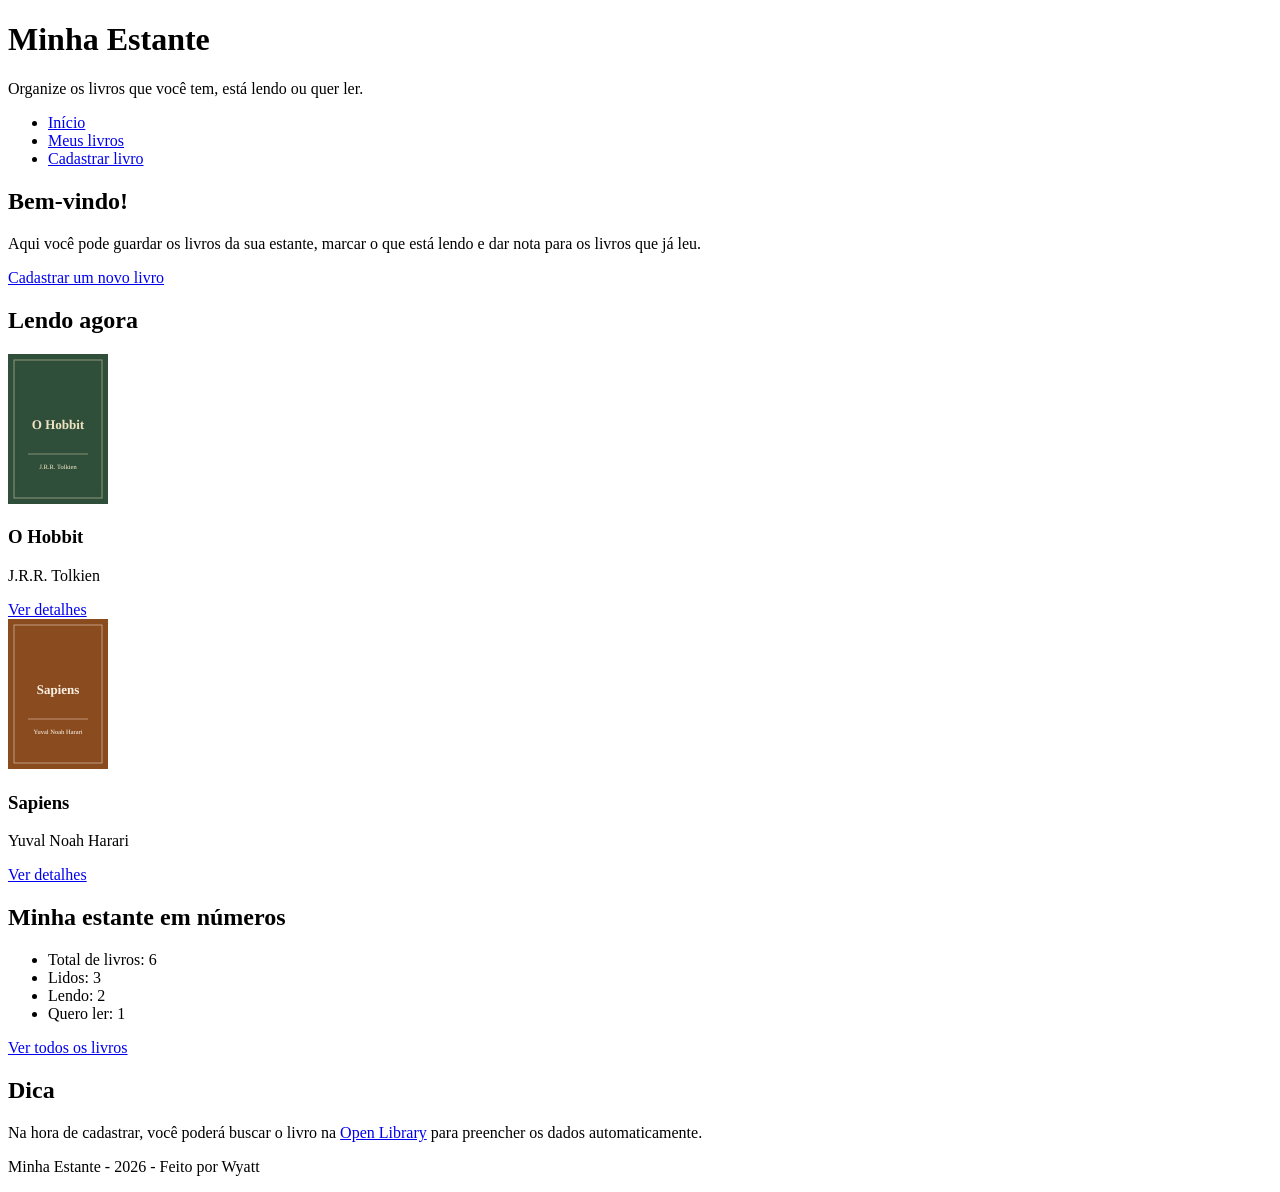
==== index.html @ c6ad4acf "feat: cria página inicial com cabeçalho, menu e rodapé" ====
<!DOCTYPE html>
<html lang="pt-BR">
<head>
  <meta charset="UTF-8">
  <meta name="viewport" content="width=device-width, initial-scale=1.0">
  <title>Minha Estante</title>
  <link rel="stylesheet" href="assets/css/style.css">
</head>
<body>
  <header>
    <h1>Minha Estante</h1>
    <p>Organize os livros que você tem, está lendo ou quer ler.</p>
    <nav>
      <ul>
        <li><a href="index.html">Início</a></li>
        <li><a href="pages/livros.html">Meus livros</a></li>
        <li><a href="pages/cadastro.html">Cadastrar livro</a></li>
      </ul>
    </nav>
  </header>

  <main>
    <section>
      <h2>Bem-vindo!</h2>
      <p>Aqui você pode guardar os livros da sua estante, marcar o que está lendo e dar nota para os livros que já leu.</p>
      <p><a href="pages/cadastro.html">Cadastrar um novo livro</a></p>
    </section>

    <section>
      <h2>Lendo agora</h2>

      <article>
        <img src="assets/img/o-hobbit.jpg" alt="Capa do livro O Hobbit" width="100">
        <h3>O Hobbit</h3>
        <p>J.R.R. Tolkien</p>
        <a href="pages/detalhes.html">Ver detalhes</a>
      </article>

      <article>
        <img src="assets/img/sapiens.jpg" alt="Capa do livro Sapiens" width="100">
        <h3>Sapiens</h3>
        <p>Yuval Noah Harari</p>
        <a href="pages/detalhes.html">Ver detalhes</a>
      </article>
    </section>

    <section>
      <h2>Minha estante em números</h2>
      <ul>
        <li>Total de livros: 6</li>
        <li>Lidos: 3</li>
        <li>Lendo: 2</li>
        <li>Quero ler: 1</li>
      </ul>
      <p><a href="pages/livros.html">Ver todos os livros</a></p>
    </section>
  </main>

  <aside>
    <h2>Dica</h2>
    <p>Na hora de cadastrar, você poderá buscar o livro na <a href="https://openlibrary.org">Open Library</a> para preencher os dados automaticamente.</p>
  </aside>

  <footer>
    <p>Minha Estante - 2026 - Feito por Wyatt</p>
  </footer>
</body>
</html>
---- assets/css/style.css ----
/* Estilos do site - serão feitos na Etapa 2 */
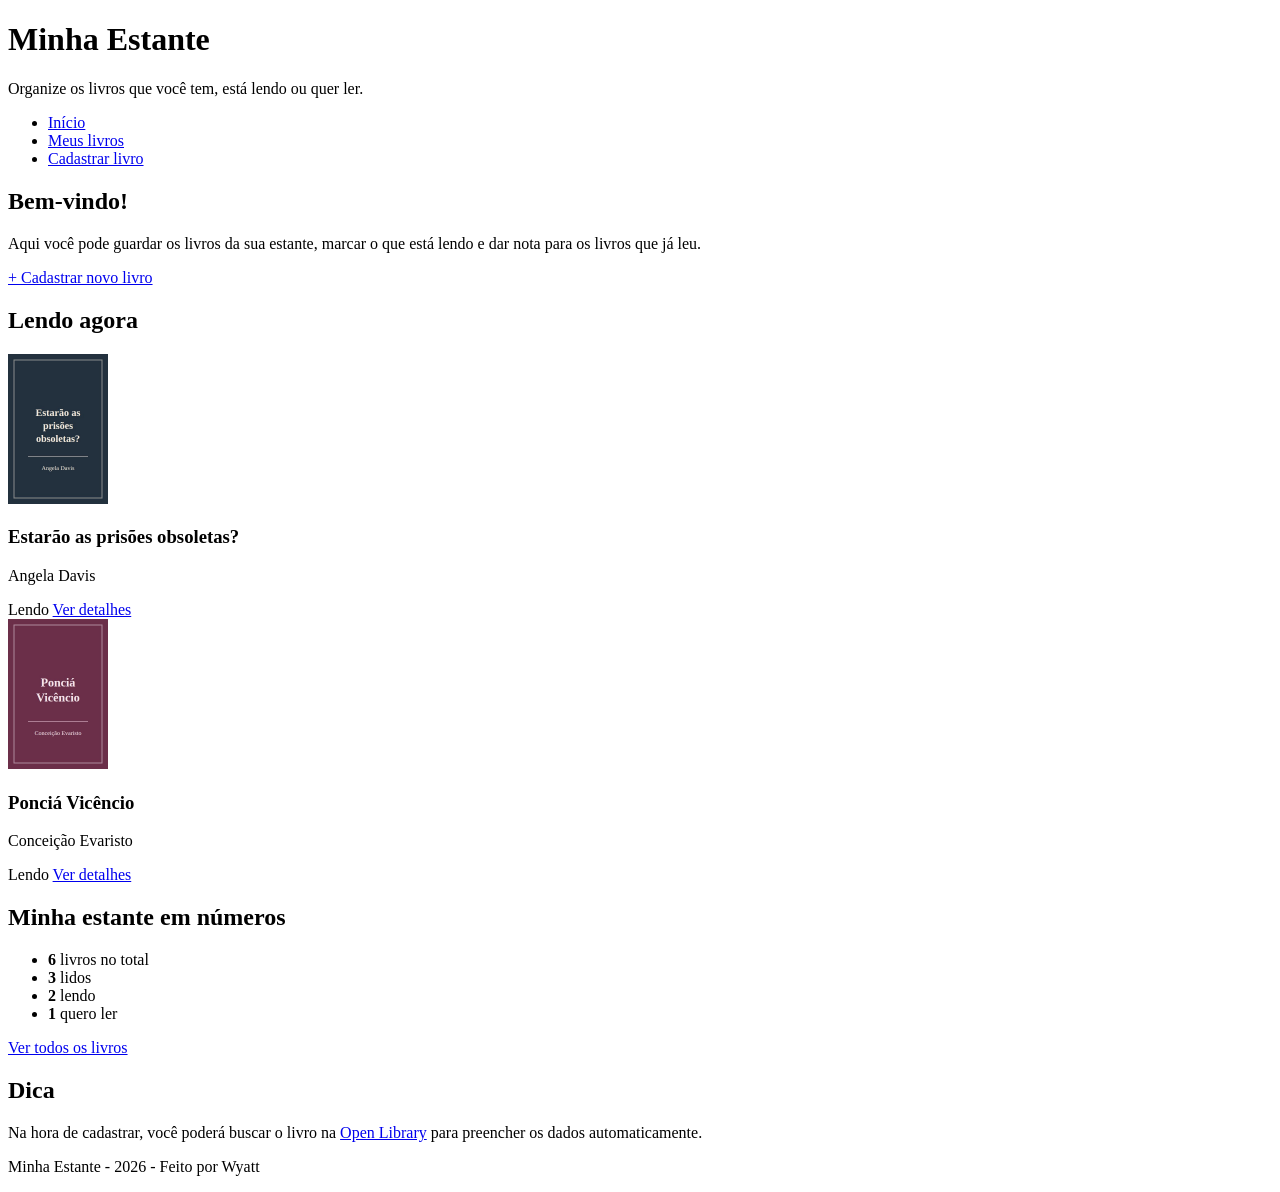
==== commit 4f7dc198: "refactor: organiza o HTML com classes e atualiza os livros de exemplo" ====
--- a/index.html
+++ b/index.html
@@ -7,61 +7,72 @@
   <link rel="stylesheet" href="assets/css/style.css">
 </head>
 <body>
-  <header>
-    <h1>Minha Estante</h1>
-    <p>Organize os livros que você tem, está lendo ou quer ler.</p>
-    <nav>
-      <ul>
-        <li><a href="index.html">Início</a></li>
-        <li><a href="pages/livros.html">Meus livros</a></li>
-        <li><a href="pages/cadastro.html">Cadastrar livro</a></li>
-      </ul>
-    </nav>
+  <header class="cabecalho">
+    <div class="cabecalho-conteudo">
+      <div class="logo">
+        <h1>Minha Estante</h1>
+        <p>Organize os livros que você tem, está lendo ou quer ler.</p>
+      </div>
+      <nav class="menu">
+        <ul>
+          <li><a href="index.html" class="ativo">Início</a></li>
+          <li><a href="pages/livros.html">Meus livros</a></li>
+          <li><a href="pages/cadastro.html">Cadastrar livro</a></li>
+        </ul>
+      </nav>
+    </div>
   </header>
 
-  <main>
-    <section>
+  <main class="container">
+    <section class="caixa boas-vindas">
       <h2>Bem-vindo!</h2>
       <p>Aqui você pode guardar os livros da sua estante, marcar o que está lendo e dar nota para os livros que já leu.</p>
-      <p><a href="pages/cadastro.html">Cadastrar um novo livro</a></p>
+      <a href="pages/cadastro.html" class="botao">+ Cadastrar novo livro</a>
     </section>
 
     <section>
       <h2>Lendo agora</h2>
+      <div class="grade-cartoes">
+        <article class="cartao-livro">
+          <img src="assets/img/estarao-as-prisoes-obsoletas.jpg" alt="Capa do livro Estarão as prisões obsoletas?" width="100">
+          <div>
+            <h3>Estarão as prisões obsoletas?</h3>
+            <p>Angela Davis</p>
+            <span class="status lendo">Lendo</span>
+            <a href="pages/detalhes.html">Ver detalhes</a>
+          </div>
+        </article>
 
-      <article>
-        <img src="assets/img/o-hobbit.jpg" alt="Capa do livro O Hobbit" width="100">
-        <h3>O Hobbit</h3>
-        <p>J.R.R. Tolkien</p>
-        <a href="pages/detalhes.html">Ver detalhes</a>
-      </article>
-
-      <article>
-        <img src="assets/img/sapiens.jpg" alt="Capa do livro Sapiens" width="100">
-        <h3>Sapiens</h3>
-        <p>Yuval Noah Harari</p>
-        <a href="pages/detalhes.html">Ver detalhes</a>
-      </article>
+        <article class="cartao-livro">
+          <img src="assets/img/poncia-vicencio.jpg" alt="Capa do livro Ponciá Vicêncio" width="100">
+          <div>
+            <h3>Ponciá Vicêncio</h3>
+            <p>Conceição Evaristo</p>
+            <span class="status lendo">Lendo</span>
+            <a href="pages/detalhes.html">Ver detalhes</a>
+          </div>
+        </article>
+      </div>
     </section>
 
     <section>
       <h2>Minha estante em números</h2>
-      <ul>
-        <li>Total de livros: 6</li>
-        <li>Lidos: 3</li>
-        <li>Lendo: 2</li>
-        <li>Quero ler: 1</li>
+      <ul class="numeros">
+        <li><strong>6</strong> livros no total</li>
+        <li><strong>3</strong> lidos</li>
+        <li><strong>2</strong> lendo</li>
+        <li><strong>1</strong> quero ler</li>
       </ul>
-      <p><a href="pages/livros.html">Ver todos os livros</a></p>
+      <a href="pages/livros.html" class="botao botao-secundario">Ver todos os livros</a>
     </section>
+
+    <aside class="caixa dica">
+      <h2>Dica</h2>
+      <p>Na hora de cadastrar, você poderá buscar o livro na <a href="https://openlibrary.org">Open Library</a> para preencher os dados automaticamente.</p>
+    </aside>
   </main>
 
-  <aside>
-    <h2>Dica</h2>
-    <p>Na hora de cadastrar, você poderá buscar o livro na <a href="https://openlibrary.org">Open Library</a> para preencher os dados automaticamente.</p>
-  </aside>
-
-  <footer>
+  <footer class="rodape">
     <p>Minha Estante - 2026 - Feito por Wyatt</p>
   </footer>
 </body>
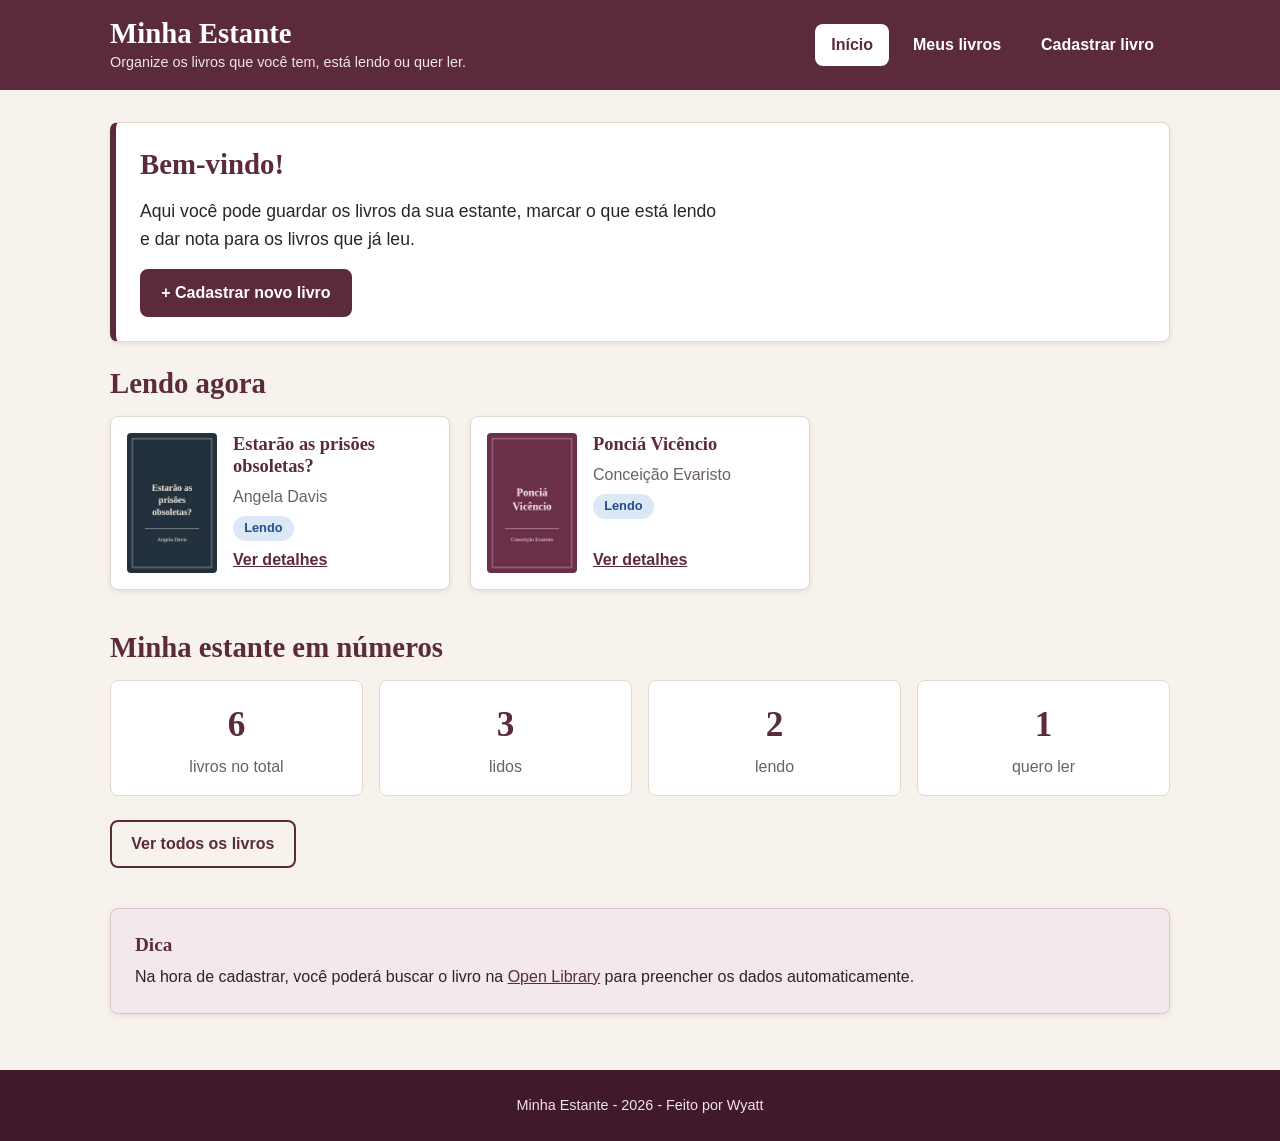
==== commit 446df93c: "feat: cria dados iniciais e funções do localStorage" ====
--- a/index.html
+++ b/index.html
@@ -75,5 +75,6 @@
   <footer class="rodape">
     <p>Minha Estante - 2026 - Feito por Wyatt</p>
   </footer>
+  <script src="assets/js/script.js"></script>
 </body>
 </html>
--- a/assets/css/style.css
+++ b/assets/css/style.css
@@ -1 +1,839 @@
-/* Estilos do site - serão feitos na Etapa 2 */
+/* =====================================================
+   MINHA ESTANTE - Folha de estilos
+   ===================================================== */
+
+/* =====================================================
+   1. IDENTIDADE VISUAL
+   Cores, fontes e estilos básicos usados no site todo
+   ===================================================== */
+
+/* Variáveis com as cores do site */
+:root {
+  --cor-principal: #5b2a3c;        /* vinho */
+  --cor-principal-escura: #40192a;
+  --cor-principal-clara: #f3e9ec;
+  --cor-fundo: #f7f3ec;            /* bege claro, cor de papel */
+  --cor-caixa: #ffffff;
+  --cor-texto: #2b2523;
+  --cor-texto-suave: #6b625c;
+  --cor-borda: #e2d9cc;
+  --cor-borda-campo: #8c7e70;
+  --cor-perigo: #b3261e;           /* vermelho do botão excluir */
+  --raio: 8px;
+  --sombra: 0 2px 6px rgba(0, 0, 0, 0.08);
+}
+
+/* Zera margens e faz o padding/borda contarem dentro da largura */
+* {
+  margin: 0;
+  padding: 0;
+  box-sizing: border-box;
+}
+
+body {
+  font-family: "Segoe UI", Arial, sans-serif;
+  font-size: 1rem;
+  line-height: 1.6;
+  color: var(--cor-texto);
+  background-color: var(--cor-fundo);
+
+  /* Flexbox em coluna para o rodapé ficar sempre no fim da página */
+  display: flex;
+  flex-direction: column;
+  min-height: 100vh;
+}
+
+/* O conteúdo principal ocupa o espaço que sobrar */
+main {
+  flex: 1;
+}
+
+h1,
+h2,
+h3 {
+  font-family: Georgia, "Times New Roman", serif;
+  line-height: 1.2;
+  color: var(--cor-principal);
+}
+
+h2 {
+  font-size: 1.8rem;
+  margin-bottom: 1rem;
+}
+
+h3 {
+  font-size: 1.3rem;
+  margin-bottom: 0.75rem;
+}
+
+p {
+  margin-bottom: 1rem;
+}
+
+a {
+  color: var(--cor-principal);
+}
+
+a:hover {
+  color: var(--cor-principal-escura);
+}
+
+img {
+  max-width: 100%;
+  height: auto;
+  display: block;
+}
+
+/* Área central com largura máxima */
+.container {
+  width: 100%;
+  max-width: 1100px;
+  margin: 0 auto;
+  padding: 2rem 1.25rem;
+}
+
+main > section {
+  margin-bottom: 2.5rem;
+}
+
+/* =====================================================
+   2. CABEÇALHO, MENU E RODAPÉ
+   ===================================================== */
+
+.cabecalho {
+  background-color: var(--cor-principal);
+  color: #ffffff;
+}
+
+.cabecalho-conteudo {
+  max-width: 1100px;
+  margin: 0 auto;
+  padding: 1rem 1.25rem;
+  display: flex;
+  justify-content: space-between;
+  align-items: center;
+  gap: 1rem;
+}
+
+.logo h1 {
+  color: #ffffff;
+  font-size: 1.8rem;
+}
+
+.logo p {
+  margin: 0;
+  font-size: 0.9rem;
+  color: #f1e4e8;
+}
+
+.menu ul {
+  list-style: none;
+  display: flex;
+  gap: 0.5rem;
+}
+
+.menu a {
+  display: block;
+  padding: 0.5rem 1rem;
+  color: #ffffff;
+  text-decoration: none;
+  font-weight: 600;
+  border-radius: var(--raio);
+  transition: background-color 0.2s;
+}
+
+.menu a:hover {
+  background-color: rgba(255, 255, 255, 0.15);
+  color: #ffffff;
+}
+
+/* Página em que o usuário está */
+.menu a.ativo {
+  background-color: #ffffff;
+  color: var(--cor-principal);
+}
+
+.menu a:focus-visible {
+  outline: 3px solid #ffffff;
+  outline-offset: 2px;
+}
+
+.rodape {
+  background-color: var(--cor-principal-escura);
+  color: #f1e4e8;
+  text-align: center;
+  padding: 1.5rem 1rem;
+}
+
+.rodape p {
+  margin: 0;
+  font-size: 0.9rem;
+}
+
+/* =====================================================
+   3. COMPONENTES: CAIXAS, BOTÕES, CAMPOS E MENSAGENS
+   ===================================================== */
+
+/* Caixa branca usada em várias páginas */
+.caixa {
+  background-color: var(--cor-caixa);
+  border: 1px solid var(--cor-borda);
+  border-radius: var(--raio);
+  padding: 1.5rem;
+  box-shadow: var(--sombra);
+  margin-bottom: 1.5rem;
+}
+
+/* ----- Botões ----- */
+.botao {
+  display: inline-block;
+  padding: 0.6rem 1.2rem;
+  font-family: inherit;
+  font-size: 1rem;
+  font-weight: 600;
+  line-height: 1.5;
+  text-decoration: none;
+  color: #ffffff;
+  background-color: var(--cor-principal);
+  border: 2px solid var(--cor-principal);
+  border-radius: var(--raio);
+  cursor: pointer;
+  transition: background-color 0.2s, transform 0.1s;
+}
+
+.botao:hover {
+  color: #ffffff;
+  background-color: var(--cor-principal-escura);
+  border-color: var(--cor-principal-escura);
+}
+
+/* Efeito de "apertar" ao clicar */
+.botao:active {
+  transform: scale(0.97);
+}
+
+.botao-secundario {
+  color: var(--cor-principal);
+  background-color: transparent;
+}
+
+.botao-secundario:hover {
+  color: var(--cor-principal-escura);
+  background-color: var(--cor-principal-clara);
+}
+
+.botao-perigo {
+  background-color: var(--cor-perigo);
+  border-color: var(--cor-perigo);
+}
+
+.botao-perigo:hover {
+  background-color: #8c1d17;
+  border-color: #8c1d17;
+}
+
+.botao-pequeno {
+  padding: 0.3rem 0.7rem;
+  font-size: 0.85rem;
+}
+
+/* Contorno bem visível quando o elemento recebe foco pelo teclado (Tab) */
+a:focus-visible,
+button:focus-visible,
+input:focus-visible,
+select:focus-visible,
+textarea:focus-visible {
+  outline: 3px solid var(--cor-principal);
+  outline-offset: 2px;
+}
+
+/* ----- Campos de formulário ----- */
+.campo {
+  display: flex;
+  flex-direction: column;
+  gap: 0.35rem;
+}
+
+label {
+  font-weight: 600;
+  font-size: 0.95rem;
+}
+
+input[type="text"],
+input[type="search"],
+input[type="number"],
+input[type="url"],
+input[type="date"],
+select,
+textarea {
+  width: 100%;
+  padding: 0.6rem 0.75rem;
+  font-family: inherit;
+  font-size: 1rem;
+  color: var(--cor-texto);
+  background-color: #ffffff;
+  border: 2px solid var(--cor-borda-campo);
+  border-radius: var(--raio);
+  transition: border-color 0.2s;
+}
+
+input:hover,
+select:hover,
+textarea:hover {
+  border-color: var(--cor-principal);
+}
+
+input:focus,
+select:focus,
+textarea:focus {
+  border-color: var(--cor-principal);
+  background-color: #fffdf9;
+}
+
+/* Campo com valor inválido (ex.: obrigatório vazio) fica vermelho enquanto está em foco */
+input:focus:invalid,
+select:focus:invalid {
+  border-color: var(--cor-perigo);
+}
+
+textarea {
+  resize: vertical;
+}
+
+input[type="radio"],
+input[type="checkbox"] {
+  width: 1.1rem;
+  height: 1.1rem;
+  accent-color: var(--cor-principal);
+  cursor: pointer;
+}
+
+/* ----- Etiquetas de status ----- */
+.status {
+  display: inline-block;
+  padding: 0.15rem 0.7rem;
+  font-size: 0.8rem;
+  font-weight: 700;
+  border-radius: 999px;
+  white-space: nowrap;
+}
+
+.status.lido {
+  background-color: #dff0e3;
+  color: #1e5e33;
+}
+
+.status.lendo {
+  background-color: #dde8f6;
+  color: #1f4e8c;
+}
+
+.status.quero-ler {
+  background-color: #fbeccf;
+  color: #7a4f00;
+}
+
+/* ----- Mensagens para o usuário ----- */
+.mensagem {
+  padding: 0.9rem 1rem;
+  margin-bottom: 1.5rem;
+  border-left: 5px solid;
+  border-radius: var(--raio);
+  font-weight: 600;
+}
+
+.mensagem.sucesso {
+  background-color: #dff0e3;
+  color: #1e5e33;
+  border-color: #2e7d46;
+}
+
+.mensagem.info {
+  background-color: #dde8f6;
+  color: #1f4e8c;
+  border-color: #1f4e8c;
+}
+
+.mensagem.erro {
+  background-color: #fbe3e1;
+  color: #8c1d17;
+  border-color: var(--cor-perigo);
+}
+
+/* =====================================================
+   4. PÁGINA INICIAL
+   ===================================================== */
+
+.boas-vindas {
+  border-left: 6px solid var(--cor-principal);
+}
+
+.boas-vindas p {
+  font-size: 1.1rem;
+  max-width: 60ch;
+}
+
+/* Cartões dos livros "Lendo agora": o grid cria quantas colunas couberem */
+.grade-cartoes {
+  display: grid;
+  grid-template-columns: repeat(auto-fill, minmax(280px, 1fr));
+  gap: 1.25rem;
+}
+
+.cartao-livro {
+  display: flex;
+  gap: 1rem;
+  padding: 1rem;
+  background-color: var(--cor-caixa);
+  border: 1px solid var(--cor-borda);
+  border-radius: var(--raio);
+  box-shadow: var(--sombra);
+  transition: transform 0.2s, box-shadow 0.2s;
+}
+
+.cartao-livro:hover {
+  transform: translateY(-4px);
+  box-shadow: 0 6px 14px rgba(0, 0, 0, 0.12);
+}
+
+.cartao-livro img {
+  width: 90px;
+  border-radius: 4px;
+}
+
+.cartao-livro div {
+  display: flex;
+  flex-direction: column;
+  align-items: flex-start;
+  gap: 0.4rem;
+}
+
+.cartao-livro h3 {
+  margin: 0;
+  font-size: 1.15rem;
+}
+
+.cartao-livro p {
+  margin: 0;
+  color: var(--cor-texto-suave);
+}
+
+.cartao-livro a {
+  margin-top: auto;
+  font-weight: 600;
+}
+
+/* Números da estante: 4 colunas iguais */
+.numeros {
+  list-style: none;
+  display: grid;
+  grid-template-columns: repeat(4, 1fr);
+  gap: 1rem;
+  margin-bottom: 1.5rem;
+}
+
+.numeros li {
+  padding: 1rem;
+  text-align: center;
+  color: var(--cor-texto-suave);
+  background-color: var(--cor-caixa);
+  border: 1px solid var(--cor-borda);
+  border-radius: var(--raio);
+}
+
+.numeros strong {
+  display: block;
+  font-family: Georgia, "Times New Roman", serif;
+  font-size: 2.2rem;
+  color: var(--cor-principal);
+}
+
+/* Caixa de dica */
+.dica {
+  background-color: var(--cor-principal-clara);
+  border-color: #dcc5cd;
+}
+
+.dica h2,
+.dica h3 {
+  font-size: 1.2rem;
+  margin-bottom: 0.5rem;
+}
+
+.dica p {
+  margin: 0;
+}
+
+/* =====================================================
+   5. LISTA DE LIVROS: PESQUISA, FILTROS E TABELA
+   ===================================================== */
+
+/* Título da página e botão na mesma linha */
+.titulo-pagina {
+  display: flex;
+  justify-content: space-between;
+  align-items: center;
+  flex-wrap: wrap;
+  gap: 1rem;
+  margin-bottom: 1.5rem;
+}
+
+.titulo-pagina h2 {
+  margin: 0;
+}
+
+/* Pesquisa, filtros e ordenação lado a lado */
+.filtros {
+  display: grid;
+  grid-template-columns: 2fr 1fr 1fr 1fr auto;
+  gap: 1rem;
+  align-items: end;
+}
+
+.contador {
+  color: var(--cor-texto-suave);
+  font-size: 0.9rem;
+}
+
+/* Se a tela for pequena, a tabela rola dentro da caixa (e não a página toda) */
+.tabela-container {
+  overflow-x: auto;
+}
+
+.tabela-livros {
+  width: 100%;
+  border-collapse: collapse;
+}
+
+.tabela-livros th {
+  padding: 0.75rem;
+  text-align: left;
+  font-size: 0.85rem;
+  text-transform: uppercase;
+  letter-spacing: 0.03em;
+  color: #ffffff;
+  background-color: var(--cor-principal);
+}
+
+.tabela-livros td {
+  padding: 0.75rem;
+  vertical-align: middle;
+  border-bottom: 1px solid var(--cor-borda);
+}
+
+/* Linhas zebradas */
+.tabela-livros tbody tr:nth-child(even) {
+  background-color: #faf7f2;
+}
+
+.tabela-livros tbody tr:hover {
+  background-color: var(--cor-principal-clara);
+}
+
+.tabela-livros img {
+  width: 50px;
+  border-radius: 4px;
+}
+
+.titulo-livro {
+  font-weight: 700;
+}
+
+/* Botões de ação um do lado do outro */
+.acoes {
+  display: flex;
+  flex-wrap: wrap;
+  gap: 0.5rem;
+}
+
+/* =====================================================
+   6. FORMULÁRIO DE CADASTRO E EDIÇÃO
+   ===================================================== */
+
+/* Busca na Open Library: campo e botão na mesma linha */
+.form-busca {
+  display: flex;
+  flex-direction: column;
+  gap: 0.35rem;
+  margin-bottom: 1rem;
+}
+
+.linha-busca {
+  display: flex;
+  gap: 0.75rem;
+}
+
+.linha-busca input {
+  flex: 1;
+}
+
+.aviso-obrigatorio {
+  font-size: 0.9rem;
+  color: var(--cor-texto-suave);
+}
+
+/* Formulário em 2 colunas */
+.formulario {
+  display: grid;
+  grid-template-columns: 1fr 1fr;
+  gap: 1.25rem 1.5rem;
+}
+
+/* Itens que ocupam a linha inteira */
+.campo-inteiro {
+  grid-column: 1 / -1;
+}
+
+fieldset {
+  padding: 1rem 1.25rem;
+  border: 2px solid var(--cor-borda);
+  border-radius: var(--raio);
+}
+
+legend {
+  padding: 0 0.5rem;
+  font-weight: 600;
+}
+
+/* Opções de rádio e checkbox */
+.opcoes {
+  display: flex;
+  flex-wrap: wrap;
+  gap: 1.5rem;
+}
+
+.opcao {
+  display: flex;
+  align-items: center;
+  gap: 0.5rem;
+}
+
+.opcao label {
+  font-weight: 400;
+  cursor: pointer;
+}
+
+.botoes {
+  display: flex;
+  flex-wrap: wrap;
+  gap: 1rem;
+  padding-top: 0.5rem;
+}
+
+/* =====================================================
+   7. PÁGINA DE DETALHES
+   ===================================================== */
+
+/* Livro à esquerda e caixa "Mais informações" à direita */
+.pagina-detalhes {
+  display: grid;
+  grid-template-columns: 3fr 1fr;
+  gap: 1.5rem;
+  align-items: start;
+}
+
+/* Capa à esquerda e informações à direita */
+.detalhes-livro {
+  display: grid;
+  grid-template-columns: 220px 1fr;
+  gap: 2rem;
+}
+
+.detalhes-livro img {
+  width: 100%;
+  border-radius: var(--raio);
+  box-shadow: 0 4px 12px rgba(0, 0, 0, 0.2);
+}
+
+.detalhes-info h2 {
+  margin-bottom: 0.25rem;
+}
+
+.autor {
+  font-size: 1.15rem;
+  color: var(--cor-texto-suave);
+  margin-bottom: 0.5rem;
+}
+
+.detalhes-info h3 {
+  margin-top: 1.5rem;
+}
+
+/* Informações do livro em 2 colunas */
+.lista-info {
+  list-style: none;
+  display: grid;
+  grid-template-columns: repeat(2, 1fr);
+  gap: 0.75rem;
+}
+
+.lista-info li {
+  padding: 0.6rem 0.8rem;
+  background-color: var(--cor-fundo);
+  border-radius: var(--raio);
+}
+
+.lista-info strong {
+  display: block;
+  font-size: 0.8rem;
+  text-transform: uppercase;
+  letter-spacing: 0.03em;
+  color: var(--cor-texto-suave);
+}
+
+.detalhes-info .acoes {
+  margin-top: 1.5rem;
+}
+
+/* =====================================================
+   8. RESPONSIVIDADE
+   ===================================================== */
+
+/* Tablets e telas médias (até 900px) */
+@media (max-width: 900px) {
+  /* Filtros em 2 colunas, pesquisa na linha inteira */
+  .filtros {
+    grid-template-columns: 1fr 1fr;
+  }
+
+  .campo-pesquisa {
+    grid-column: 1 / -1;
+  }
+
+  /* Caixa "Mais informações" vai para baixo do livro */
+  .pagina-detalhes {
+    grid-template-columns: 1fr;
+  }
+
+  .numeros {
+    grid-template-columns: repeat(2, 1fr);
+  }
+}
+
+/* Celulares (até 600px) */
+@media (max-width: 600px) {
+  h2 {
+    font-size: 1.5rem;
+  }
+
+  .container {
+    padding: 1.25rem 1rem;
+  }
+
+  .caixa {
+    padding: 1rem;
+  }
+
+  /* Cabeçalho: logo em cima e menu embaixo, centralizados */
+  .cabecalho-conteudo {
+    flex-direction: column;
+    text-align: center;
+  }
+
+  .logo h1 {
+    font-size: 1.5rem;
+  }
+
+  .menu ul {
+    flex-wrap: wrap;
+    justify-content: center;
+  }
+
+  .menu a {
+    padding: 0.4rem 0.75rem;
+  }
+
+  /* Tudo em uma coluna só */
+  .filtros,
+  .formulario {
+    grid-template-columns: 1fr;
+  }
+
+  .titulo-pagina {
+    flex-direction: column;
+    align-items: flex-start;
+  }
+
+  .linha-busca {
+    flex-direction: column;
+  }
+
+  /* Capa centralizada em cima das informações */
+  .detalhes-livro {
+    grid-template-columns: 1fr;
+    gap: 1rem;
+  }
+
+  .detalhes-livro img {
+    max-width: 180px;
+    margin: 0 auto;
+  }
+
+  /* Botões principais ocupam a largura toda (mais fáceis de tocar) */
+  .botoes .botao,
+  .detalhes-info .acoes .botao {
+    flex: 1;
+    text-align: center;
+  }
+
+  .cartao-livro img {
+    width: 70px;
+  }
+
+  /* ----- Tabela vira uma lista de cartões no celular ----- */
+  .tabela-livros,
+  .tabela-livros tbody {
+    display: block;
+  }
+
+  /* Esconde o cabeçalho da tabela */
+  .tabela-livros thead {
+    display: none;
+  }
+
+  /* Cada linha vira um cartão: capa à esquerda, dados à direita */
+  .tabela-livros tr {
+    display: grid;
+    grid-template-columns: 70px 1fr;
+    column-gap: 1rem;
+    padding: 1rem 0.5rem;
+    border-bottom: 1px solid var(--cor-borda);
+  }
+
+  .tabela-livros td {
+    display: block;
+    padding: 0.1rem 0;
+    border: none;
+  }
+
+  /* Capa ocupa as 6 primeiras linhas do cartão */
+  .tabela-livros td:first-child {
+    grid-row: 1 / 7;
+  }
+
+  .tabela-livros img {
+    width: 70px;
+  }
+
+  /* Botões de ação na linha inteira, embaixo */
+  .tabela-livros td:last-child {
+    grid-column: 1 / -1;
+    padding-top: 0.75rem;
+  }
+
+  /* Como o cabeçalho sumiu, escreve o nome de alguns dados antes do valor */
+  .tabela-livros td:nth-child(4)::before {
+    content: "Categoria: ";
+    font-weight: 600;
+  }
+
+  .tabela-livros td:nth-child(5)::before {
+    content: "Ano: ";
+    font-weight: 600;
+  }
+
+  .tabela-livros td:nth-child(7)::before {
+    content: "Nota: ";
+    font-weight: 600;
+  }
+}
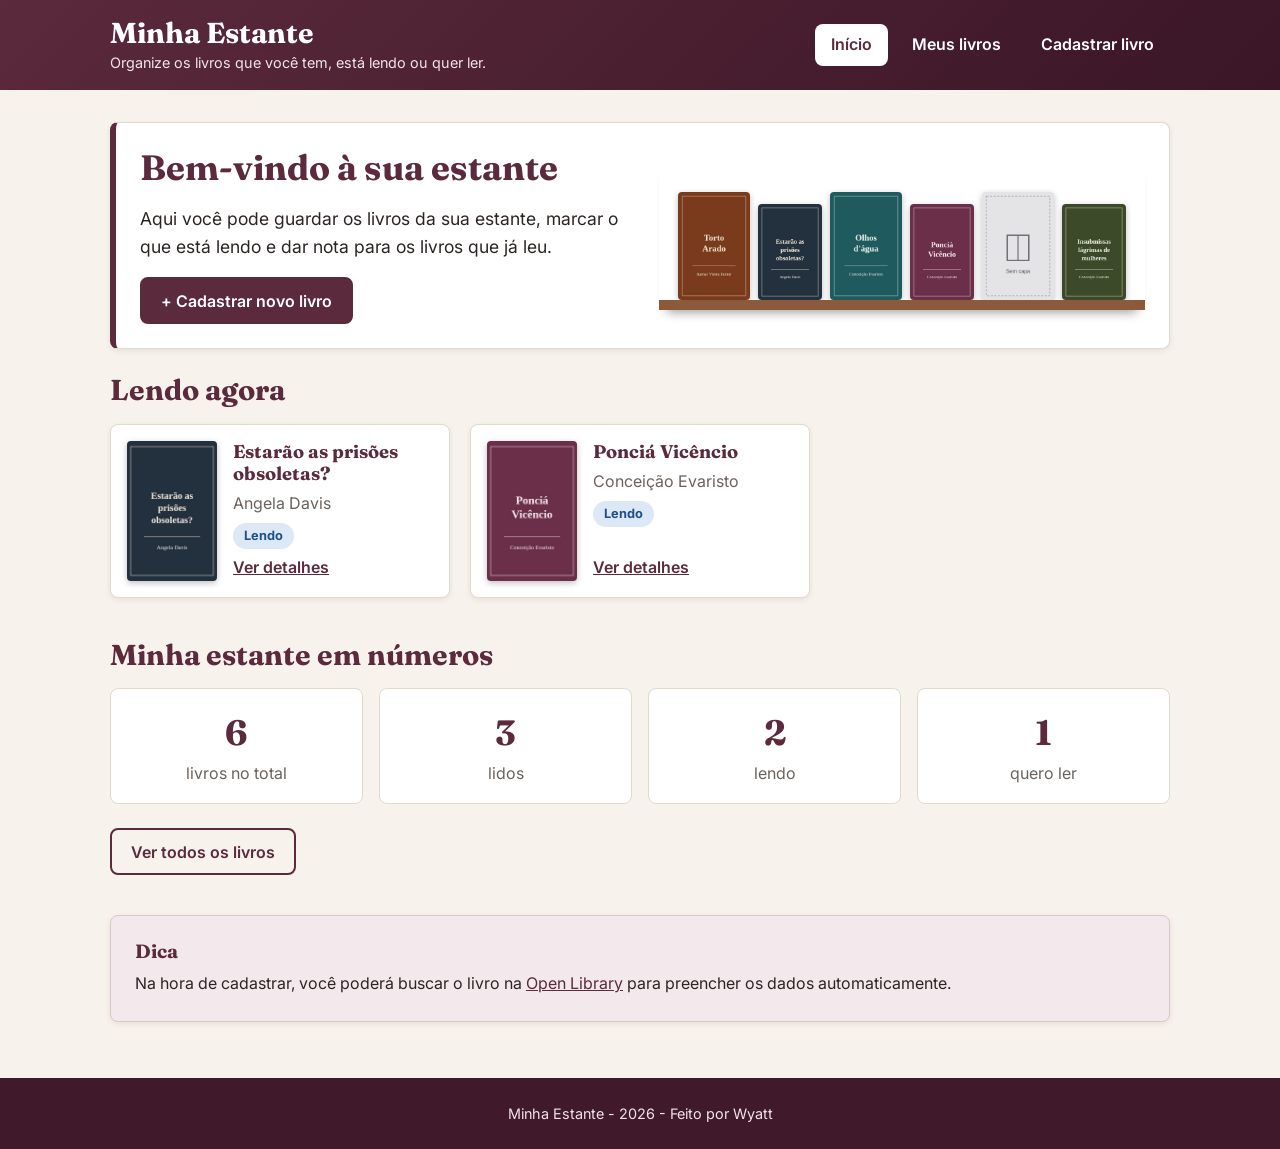
==== commit 5eb5c078: "style: melhora o visual com novas fontes e prateleira de capas" ====
--- a/index.html
+++ b/index.html
@@ -4,6 +4,9 @@
   <meta charset="UTF-8">
   <meta name="viewport" content="width=device-width, initial-scale=1.0">
   <title>Minha Estante</title>
+  <link rel="preconnect" href="https://fonts.googleapis.com">
+  <link rel="preconnect" href="https://fonts.gstatic.com" crossorigin>
+  <link rel="stylesheet" href="https://fonts.googleapis.com/css2?family=Fraunces:opsz,wght@9..144,500;9..144,700&family=Inter:wght@400;600;700&display=swap">
   <link rel="stylesheet" href="assets/css/style.css">
 </head>
 <body>
@@ -25,43 +28,30 @@
 
   <main class="container">
     <section class="caixa boas-vindas">
-      <h2>Bem-vindo!</h2>
-      <p>Aqui você pode guardar os livros da sua estante, marcar o que está lendo e dar nota para os livros que já leu.</p>
-      <a href="pages/cadastro.html" class="botao">+ Cadastrar novo livro</a>
+      <div class="boas-vindas-texto">
+        <h2>Bem-vindo à sua estante</h2>
+        <p>Aqui você pode guardar os livros da sua estante, marcar o que está lendo e dar nota para os livros que já leu.</p>
+        <a href="pages/cadastro.html" class="botao">+ Cadastrar novo livro</a>
+      </div>
+
+      <!-- Prateleira com as capas dos livros salvos (criada pelo JavaScript) -->
+      <div class="prateleira" id="prateleira"></div>
     </section>
 
     <section>
       <h2>Lendo agora</h2>
-      <div class="grade-cartoes">
-        <article class="cartao-livro">
-          <img src="assets/img/estarao-as-prisoes-obsoletas.jpg" alt="Capa do livro Estarão as prisões obsoletas?" width="100">
-          <div>
-            <h3>Estarão as prisões obsoletas?</h3>
-            <p>Angela Davis</p>
-            <span class="status lendo">Lendo</span>
-            <a href="pages/detalhes.html">Ver detalhes</a>
-          </div>
-        </article>
-
-        <article class="cartao-livro">
-          <img src="assets/img/poncia-vicencio.jpg" alt="Capa do livro Ponciá Vicêncio" width="100">
-          <div>
-            <h3>Ponciá Vicêncio</h3>
-            <p>Conceição Evaristo</p>
-            <span class="status lendo">Lendo</span>
-            <a href="pages/detalhes.html">Ver detalhes</a>
-          </div>
-        </article>
-      </div>
+      <!-- Os cartões são criados pelo JavaScript (inicio.js) com os livros marcados como "Lendo" -->
+      <div class="grade-cartoes" id="lendo-agora"></div>
+      <p id="nada-lendo" class="mensagem info" hidden>Nenhum livro marcado como "Lendo" no momento.</p>
     </section>
 
     <section>
       <h2>Minha estante em números</h2>
       <ul class="numeros">
-        <li><strong>6</strong> livros no total</li>
-        <li><strong>3</strong> lidos</li>
-        <li><strong>2</strong> lendo</li>
-        <li><strong>1</strong> quero ler</li>
+        <li><strong id="total-livros">0</strong> livros no total</li>
+        <li><strong id="total-lidos">0</strong> lidos</li>
+        <li><strong id="total-lendo">0</strong> lendo</li>
+        <li><strong id="total-quero-ler">0</strong> quero ler</li>
       </ul>
       <a href="pages/livros.html" class="botao botao-secundario">Ver todos os livros</a>
     </section>
@@ -76,5 +66,6 @@
     <p>Minha Estante - 2026 - Feito por Wyatt</p>
   </footer>
   <script src="assets/js/script.js"></script>
+  <script src="assets/js/inicio.js"></script>
 </body>
 </html>
--- a/assets/css/style.css
+++ b/assets/css/style.css
@@ -31,7 +31,7 @@
 }
 
 body {
-  font-family: "Segoe UI", Arial, sans-serif;
+  font-family: "Inter", "Segoe UI", Arial, sans-serif;
   font-size: 1rem;
   line-height: 1.6;
   color: var(--cor-texto);
@@ -51,7 +51,7 @@
 h1,
 h2,
 h3 {
-  font-family: Georgia, "Times New Roman", serif;
+  font-family: "Fraunces", Georgia, "Times New Roman", serif;
   line-height: 1.2;
   color: var(--cor-principal);
 }
@@ -443,7 +443,7 @@
 
 .numeros strong {
   display: block;
-  font-family: Georgia, "Times New Roman", serif;
+  font-family: "Fraunces", Georgia, "Times New Roman", serif;
   font-size: 2.2rem;
   color: var(--cor-principal);
 }
@@ -837,3 +837,167 @@
     font-weight: 600;
   }
 }
+
+/* =====================================================
+   9. ESTADOS CRIADOS PELO JAVASCRIPT
+   ===================================================== */
+
+/* Campo com erro de validação */
+input.invalido,
+select.invalido,
+textarea.invalido {
+  border-color: var(--cor-perigo);
+  background-color: #fdf3f2;
+}
+
+/* Lista de erros dentro da mensagem */
+.mensagem ul {
+  margin: 0.5rem 0 0 1.25rem;
+  font-weight: 400;
+}
+
+.mensagem p {
+  margin: 0;
+}
+
+/* Garante que elementos escondidos pelo JavaScript (atributo hidden) sumam mesmo com display: grid/flex */
+[hidden] {
+  display: none !important;
+}
+
+/* Botão desativado enquanto a busca acontece */
+.botao:disabled {
+  opacity: 0.6;
+  cursor: wait;
+}
+
+/* Resultados da busca na Open Library */
+.resultados-api {
+  list-style: none;
+  display: grid;
+  grid-template-columns: repeat(auto-fill, minmax(280px, 1fr));
+  gap: 0.75rem;
+}
+
+.resultado-api {
+  display: flex;
+  align-items: center;
+  gap: 0.75rem;
+  padding: 0.6rem;
+  background-color: var(--cor-fundo);
+  border: 1px solid var(--cor-borda);
+  border-radius: var(--raio);
+}
+
+.resultado-api img {
+  width: 45px;
+  border-radius: 4px;
+  flex-shrink: 0;
+}
+
+.resultado-api div {
+  flex: 1;
+  min-width: 0;
+  display: flex;
+  flex-direction: column;
+  line-height: 1.3;
+}
+
+.resultado-api span {
+  font-size: 0.85rem;
+  color: var(--cor-texto-suave);
+}
+
+.resultado-api .botao {
+  flex-shrink: 0;
+}
+
+/* =====================================================
+   10. ACABAMENTO VISUAL
+   ===================================================== */
+
+/* Cabeçalho com um degradê suave do vinho */
+.cabecalho {
+  background: linear-gradient(135deg, var(--cor-principal), #3a1626);
+}
+
+/* Todas as capas com o mesmo formato de livro (2 de largura por 3 de altura) */
+.capa {
+  aspect-ratio: 2 / 3;
+  object-fit: cover;
+  background-color: #e4e4e7;
+  border-radius: 4px;
+  box-shadow: 0 2px 6px rgba(0, 0, 0, 0.25);
+}
+
+.tabela-livros img {
+  width: 56px;
+}
+
+/* Página inicial: texto à esquerda e prateleira à direita */
+.boas-vindas {
+  display: grid;
+  grid-template-columns: 1fr 1fr;
+  gap: 2rem;
+  align-items: center;
+}
+
+.boas-vindas h2 {
+  font-size: 2.2rem;
+}
+
+/* Prateleira de madeira com as capas em pé */
+.prateleira {
+  display: flex;
+  align-items: flex-end;
+  justify-content: center;
+  gap: 0.5rem;
+  min-height: 150px;
+  padding: 0 1rem;
+  overflow: hidden;
+  border-bottom: 10px solid #8a5a3b;
+  box-shadow: 0 10px 10px -8px rgba(0, 0, 0, 0.4);
+}
+
+.prateleira a {
+  display: block;
+  width: 72px;
+  transition: transform 0.2s;
+}
+
+/* Livros de alturas um pouco diferentes, como numa estante de verdade */
+.prateleira a:nth-child(even) {
+  width: 64px;
+}
+
+.prateleira a:hover,
+.prateleira a:focus-visible {
+  transform: translateY(-8px);
+}
+
+.prateleira img {
+  width: 100%;
+}
+
+@media (max-width: 900px) {
+  .boas-vindas {
+    grid-template-columns: 1fr;
+  }
+}
+
+@media (max-width: 600px) {
+  .boas-vindas h2 {
+    font-size: 1.6rem;
+  }
+
+  .prateleira {
+    min-height: 100px;
+    gap: 0.35rem;
+    padding: 0 0.25rem;
+  }
+
+  .prateleira a,
+  .prateleira a:nth-child(even) {
+    width: 44px;
+  }
+}
